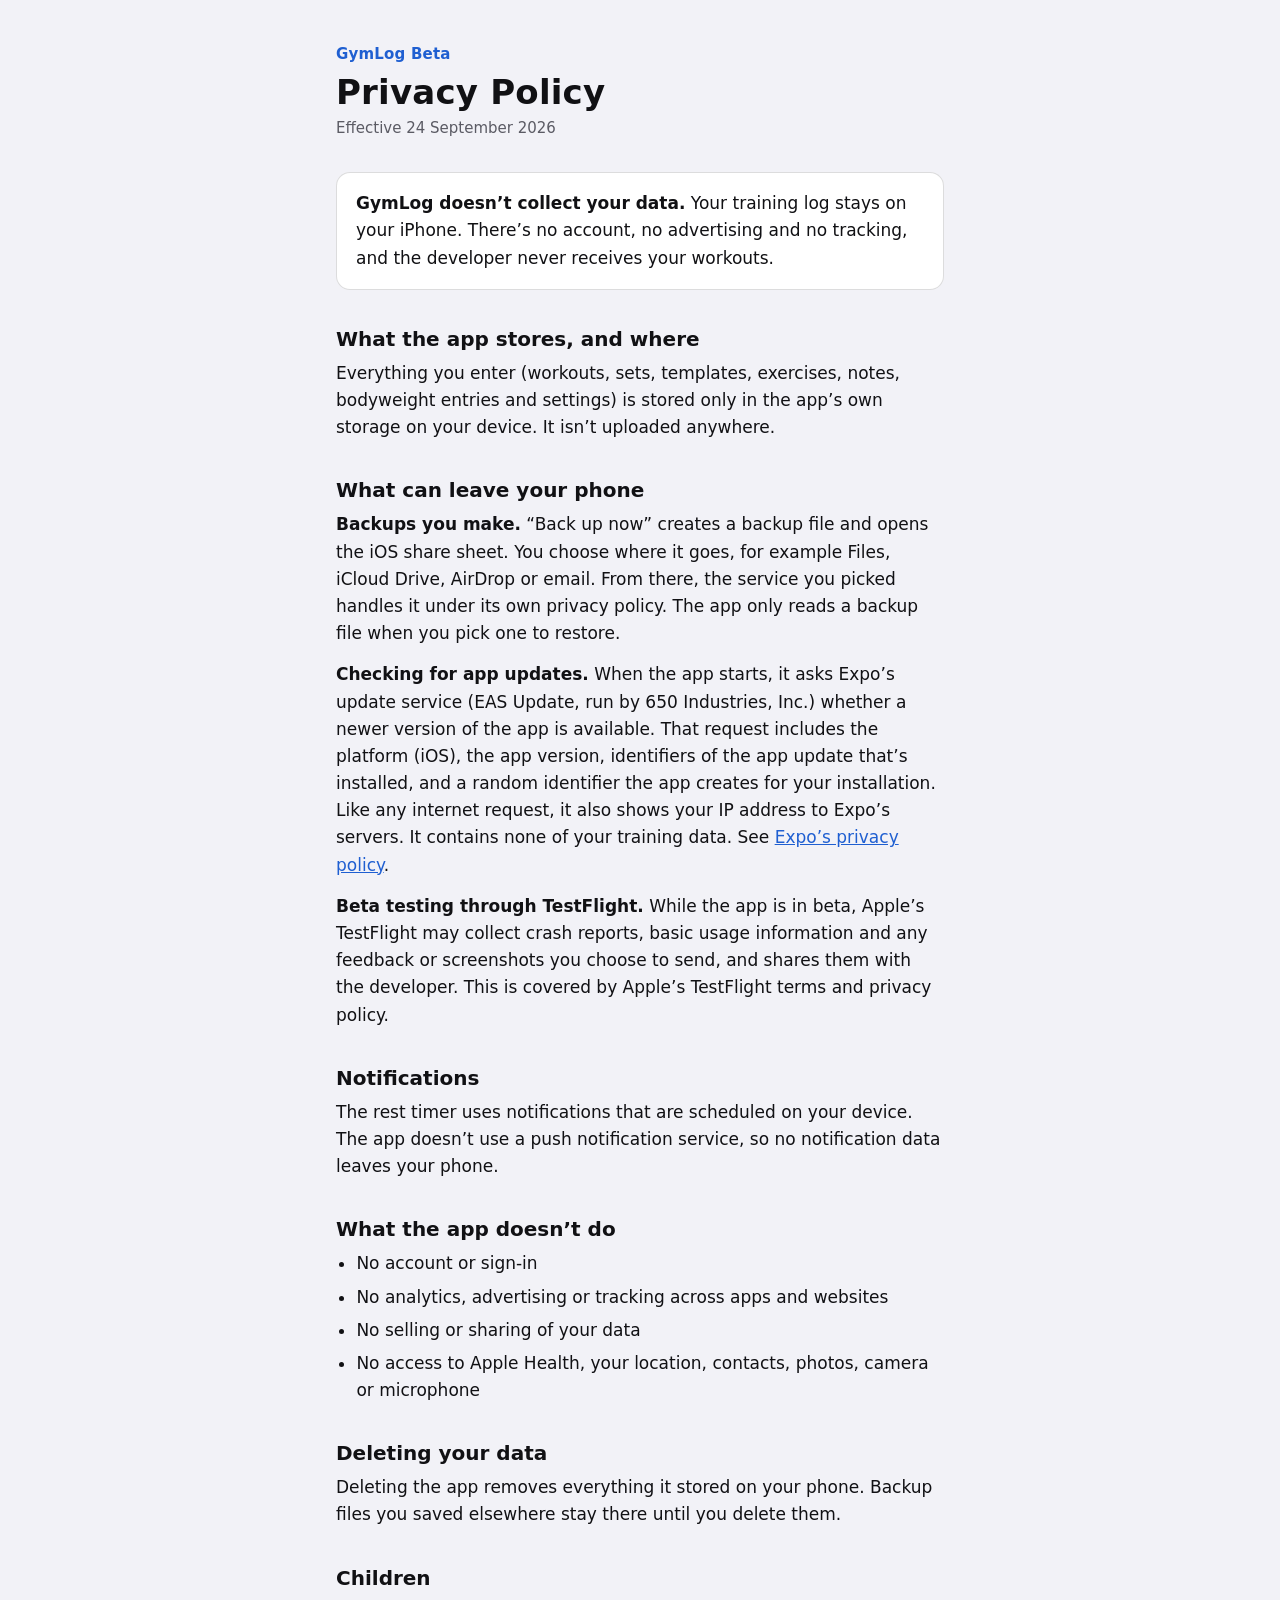
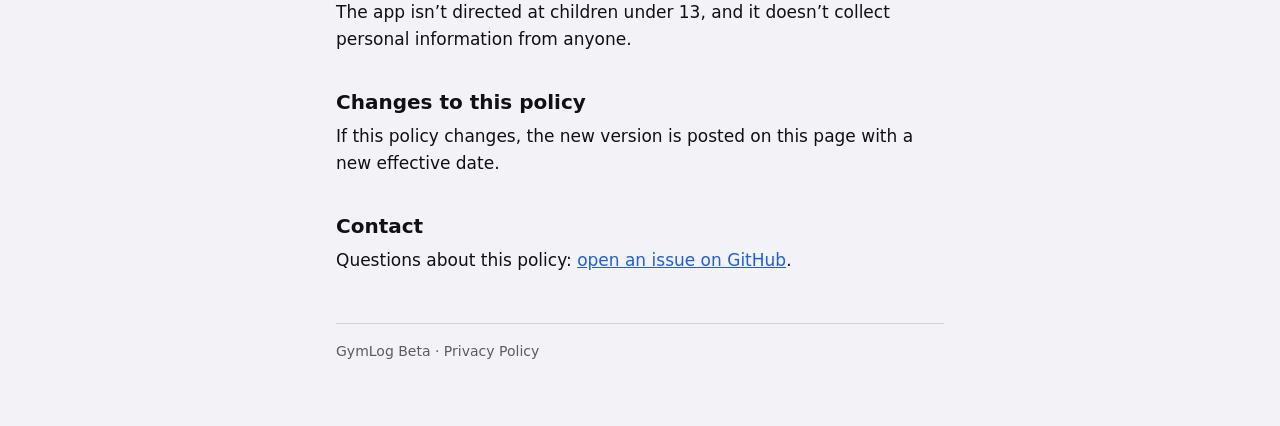
==== privacy/index.html @ cb1d9ef0 "Add the GymLog Beta privacy policy and a landing page Co-Authored-By: Claude Opus 5.5 <noreply@anthr" ====
<!doctype html>
<html lang="en">
<head>
  <meta charset="utf-8">
  <meta name="viewport" content="width=device-width, initial-scale=1, viewport-fit=cover">
  <title>Privacy Policy · GymLog Beta</title>
  <meta name="description" content="How GymLog Beta handles your data: your training log stays on your phone.">
  <link rel="stylesheet" href="../style.css">
</head>
<body>
<main>
  <header>
    <a class="app" href="../">GymLog Beta</a>
    <h1>Privacy Policy</h1>
    <p class="meta">Effective 24 September 2026</p>
  </header>

  <div class="summary">
    <p><strong>GymLog doesn’t collect your data.</strong> Your training log stays on your iPhone. There’s no account, no advertising and no tracking, and the developer never receives your workouts.</p>
  </div>

  <h2>What the app stores, and where</h2>
  <p>Everything you enter (workouts, sets, templates, exercises, notes, bodyweight entries and settings) is stored only in the app’s own storage on your device. It isn’t uploaded anywhere.</p>

  <h2>What can leave your phone</h2>
  <p><strong>Backups you make.</strong> “Back up now” creates a backup file and opens the iOS share sheet. You choose where it goes, for example Files, iCloud Drive, AirDrop or email. From there, the service you picked handles it under its own privacy policy. The app only reads a backup file when you pick one to restore.</p>
  <p><strong>Checking for app updates.</strong> When the app starts, it asks Expo’s update service (EAS Update, run by 650 Industries, Inc.) whether a newer version of the app is available. That request includes the platform (iOS), the app version, identifiers of the app update that’s installed, and a random identifier the app creates for your installation. Like any internet request, it also shows your IP address to Expo’s servers. It contains none of your training data. See <a href="https://expo.dev/privacy">Expo’s privacy policy</a>.</p>
  <p><strong>Beta testing through TestFlight.</strong> While the app is in beta, Apple’s TestFlight may collect crash reports, basic usage information and any feedback or screenshots you choose to send, and shares them with the developer. This is covered by Apple’s TestFlight terms and privacy policy.</p>

  <h2>Notifications</h2>
  <p>The rest timer uses notifications that are scheduled on your device. The app doesn’t use a push notification service, so no notification data leaves your phone.</p>

  <h2>What the app doesn’t do</h2>
  <ul>
    <li>No account or sign-in</li>
    <li>No analytics, advertising or tracking across apps and websites</li>
    <li>No selling or sharing of your data</li>
    <li>No access to Apple Health, your location, contacts, photos, camera or microphone</li>
  </ul>

  <h2>Deleting your data</h2>
  <p>Deleting the app removes everything it stored on your phone. Backup files you saved elsewhere stay there until you delete them.</p>

  <h2>Children</h2>
  <p>The app isn’t directed at children under 13, and it doesn’t collect personal information from anyone.</p>

  <h2>Changes to this policy</h2>
  <p>If this policy changes, the new version is posted on this page with a new effective date.</p>

  <h2>Contact</h2>
  <p>Questions about this policy: <a href="https://github.com/alxnhfr-bit/gymlog-site/issues">open an issue on GitHub</a>.</p>

  <footer>GymLog Beta · Privacy Policy</footer>
</main>
</body>
</html>
---- style.css ----
:root {
  --bg: #f2f2f7;
  --card: #ffffff;
  --text: #111114;
  --text-2: #5b5b64;
  --rule: rgba(60, 60, 67, 0.18);
  --accent: #1f5fd1;
  --accent-soft: rgba(31, 95, 209, 0.08);
  color-scheme: light;
}
@media (prefers-color-scheme: dark) {
  :root {
    --bg: #000000;
    --card: #1c1c1e;
    --text: #f2f2f7;
    --text-2: #a1a1aa;
    --rule: rgba(84, 84, 88, 0.6);
    --accent: #4f86f7;
    --accent-soft: rgba(79, 134, 247, 0.14);
    color-scheme: dark;
  }
}

* { box-sizing: border-box; }
html { -webkit-text-size-adjust: 100%; }
body {
  margin: 0;
  background: var(--bg);
  color: var(--text);
  font: 17px/1.6 -apple-system, BlinkMacSystemFont, "SF Pro Text", system-ui, "Segoe UI", Roboto, sans-serif;
  -webkit-font-smoothing: antialiased;
  padding-inline: 20px;
  padding-block: max(40px, env(safe-area-inset-top)) 64px;
}
main { max-width: 38rem; margin: 0 auto; }
header { margin-bottom: 32px; }
.app { font-size: 15px; font-weight: 600; color: var(--accent); letter-spacing: 0.2px; text-decoration: none; }
h1 { font-size: 34px; line-height: 1.15; letter-spacing: 0.2px; margin: 6px 0 4px; text-wrap: balance; }
.meta { color: var(--text-2); font-size: 15px; margin: 0; }
h2 { font-size: 20px; line-height: 1.3; margin: 36px 0 8px; text-wrap: balance; }
p, ul { margin: 0 0 14px; }
ul { padding-left: 1.2em; }
li { margin-bottom: 6px; }
a { color: var(--accent); }
a:focus-visible { outline: 2px solid var(--accent); outline-offset: 2px; border-radius: 3px; }
strong { font-weight: 600; }
.summary {
  background: var(--card);
  border-radius: 14px;
  padding: 18px 20px;
  border-left: 0;
  box-shadow: inset 0 0 0 1px var(--rule);
}
.summary p:last-child { margin-bottom: 0; }
.links { list-style: none; padding: 0; margin: 24px 0 0; background: var(--card); border-radius: 14px; overflow: hidden; }
.links li { margin: 0; }
.links li + li { border-top: 1px solid var(--rule); }
.links a { display: flex; justify-content: space-between; align-items: center; padding: 14px 18px; text-decoration: none; color: var(--text); min-height: 48px; }
.links a::after { content: "›"; color: var(--text-2); font-size: 22px; line-height: 1; }
.links a:hover { background: var(--accent-soft); }
footer { margin-top: 48px; padding-top: 16px; border-top: 1px solid var(--rule); color: var(--text-2); font-size: 14px; }
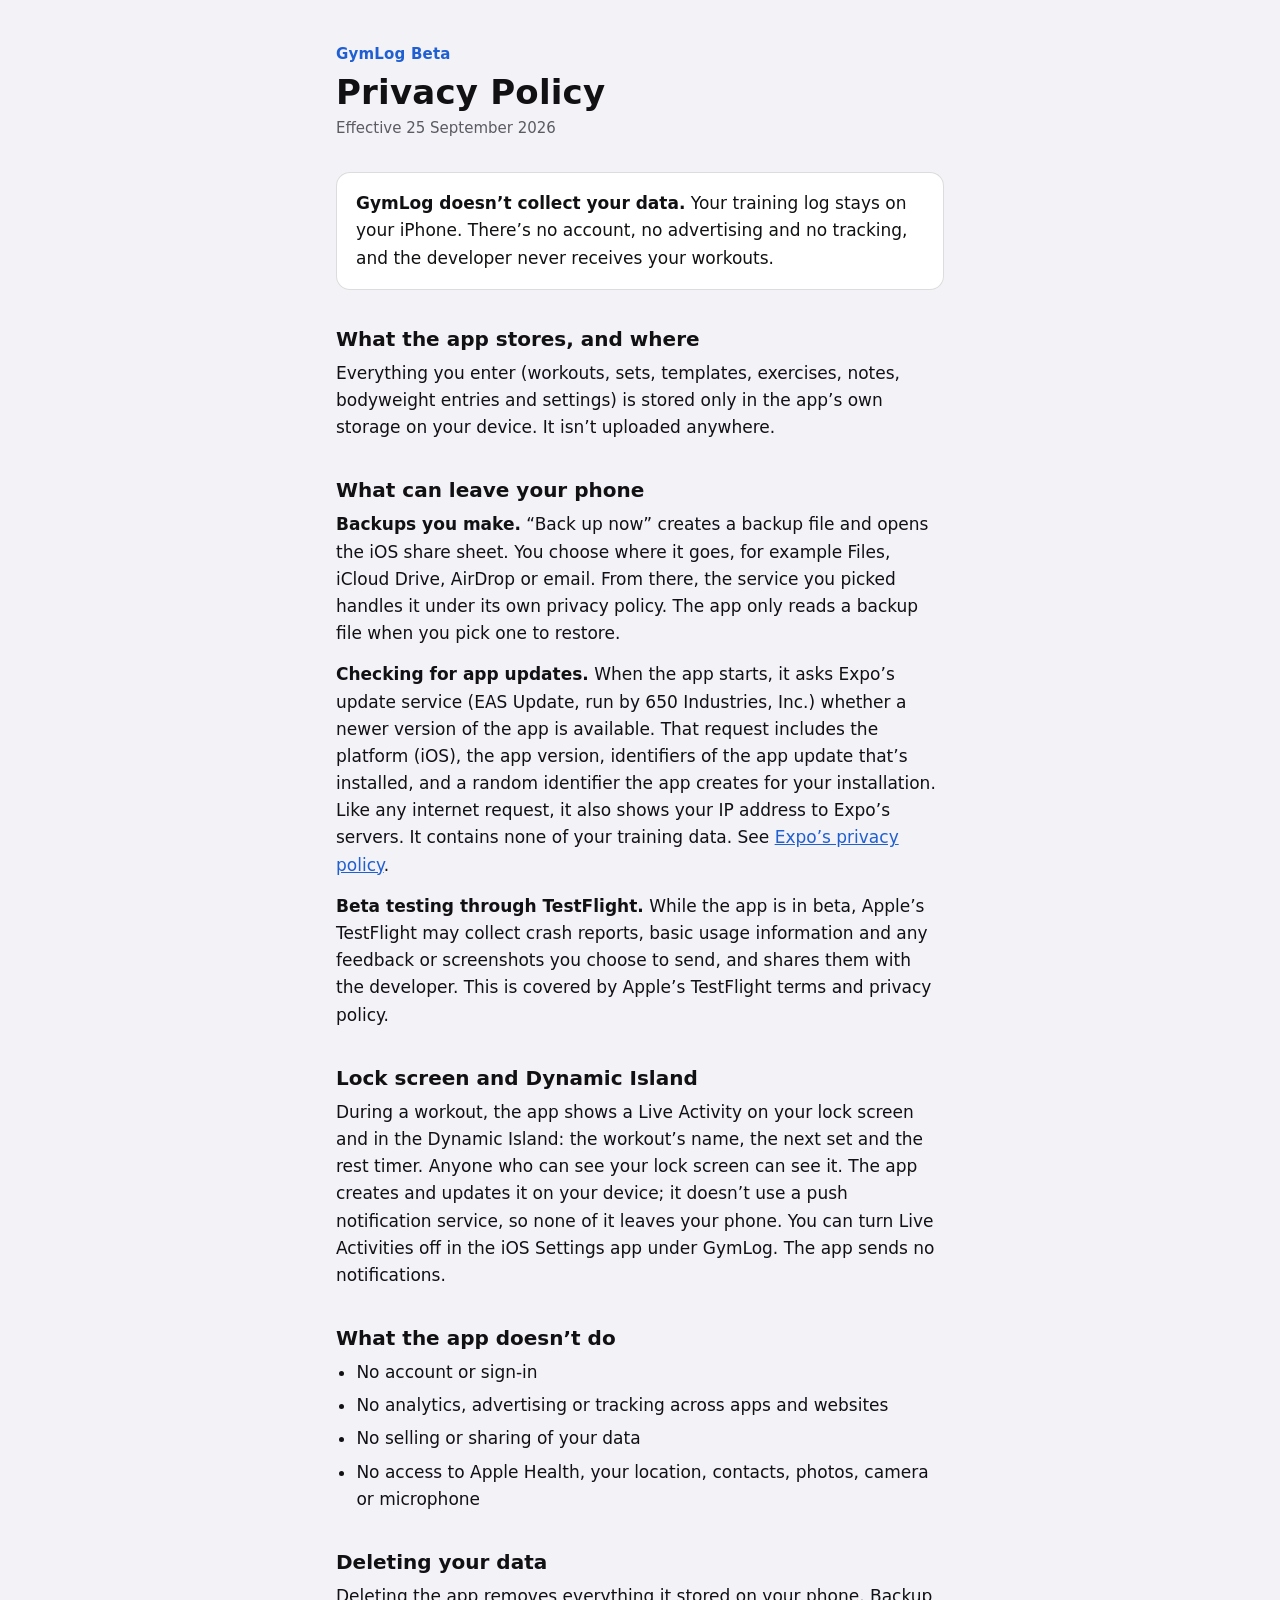
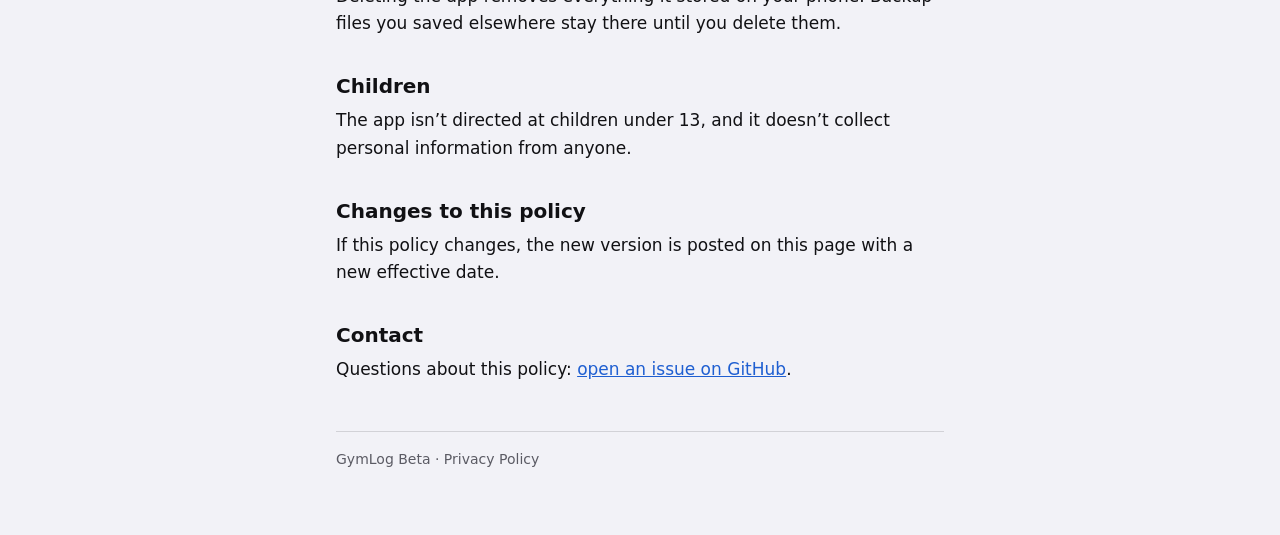
==== commit 44065d2a: "Privacy: Live Activity instead of rest-timer notifications From 1.1.0 the app shows the workout on t" ====
--- a/privacy/index.html
+++ b/privacy/index.html
@@ -12,7 +12,7 @@
   <header>
     <a class="app" href="../">GymLog Beta</a>
     <h1>Privacy Policy</h1>
-    <p class="meta">Effective 24 September 2026</p>
+    <p class="meta">Effective 25 September 2026</p>
   </header>
 
   <div class="summary">
@@ -27,8 +27,8 @@
   <p><strong>Checking for app updates.</strong> When the app starts, it asks Expo’s update service (EAS Update, run by 650 Industries, Inc.) whether a newer version of the app is available. That request includes the platform (iOS), the app version, identifiers of the app update that’s installed, and a random identifier the app creates for your installation. Like any internet request, it also shows your IP address to Expo’s servers. It contains none of your training data. See <a href="https://expo.dev/privacy">Expo’s privacy policy</a>.</p>
   <p><strong>Beta testing through TestFlight.</strong> While the app is in beta, Apple’s TestFlight may collect crash reports, basic usage information and any feedback or screenshots you choose to send, and shares them with the developer. This is covered by Apple’s TestFlight terms and privacy policy.</p>
 
-  <h2>Notifications</h2>
-  <p>The rest timer uses notifications that are scheduled on your device. The app doesn’t use a push notification service, so no notification data leaves your phone.</p>
+  <h2>Lock screen and Dynamic Island</h2>
+  <p>During a workout, the app shows a Live Activity on your lock screen and in the Dynamic Island: the workout’s name, the next set and the rest timer. Anyone who can see your lock screen can see it. The app creates and updates it on your device; it doesn’t use a push notification service, so none of it leaves your phone. You can turn Live Activities off in the iOS Settings app under GymLog. The app sends no notifications.</p>
 
   <h2>What the app doesn’t do</h2>
   <ul>
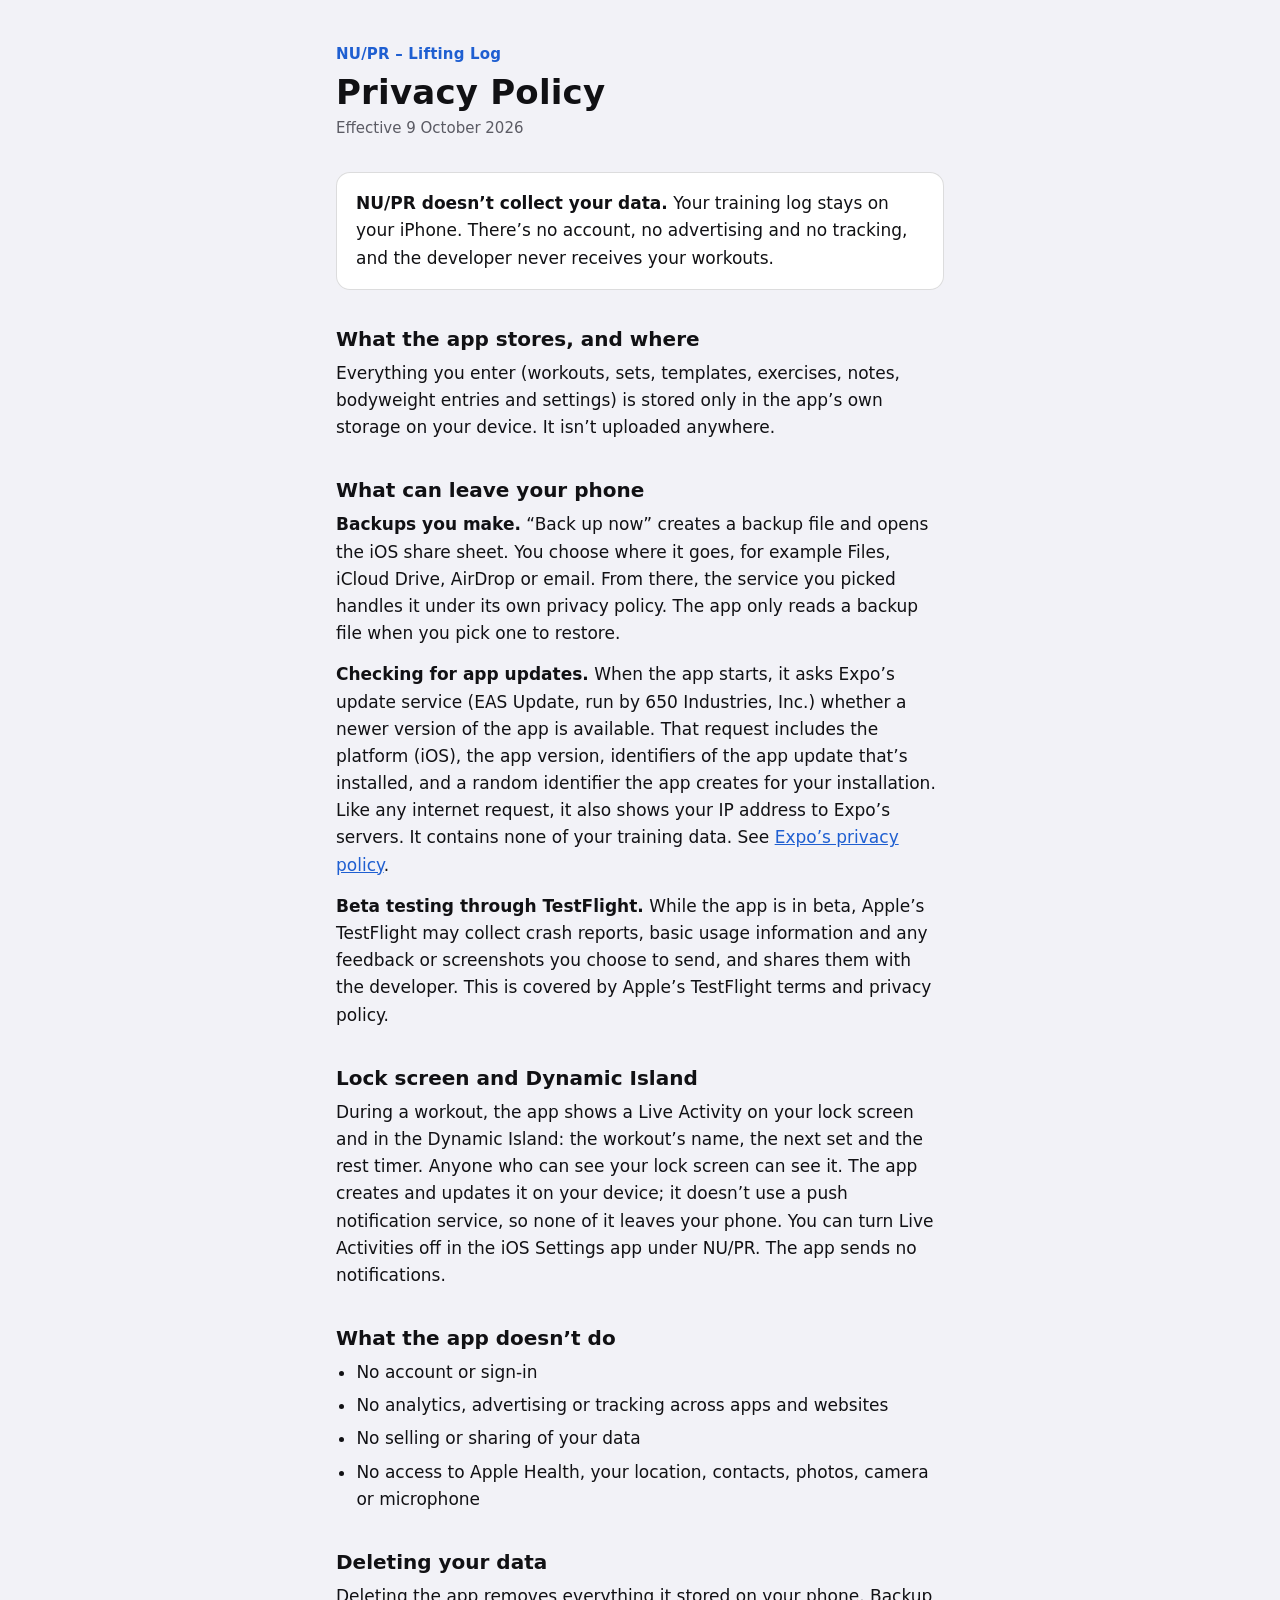
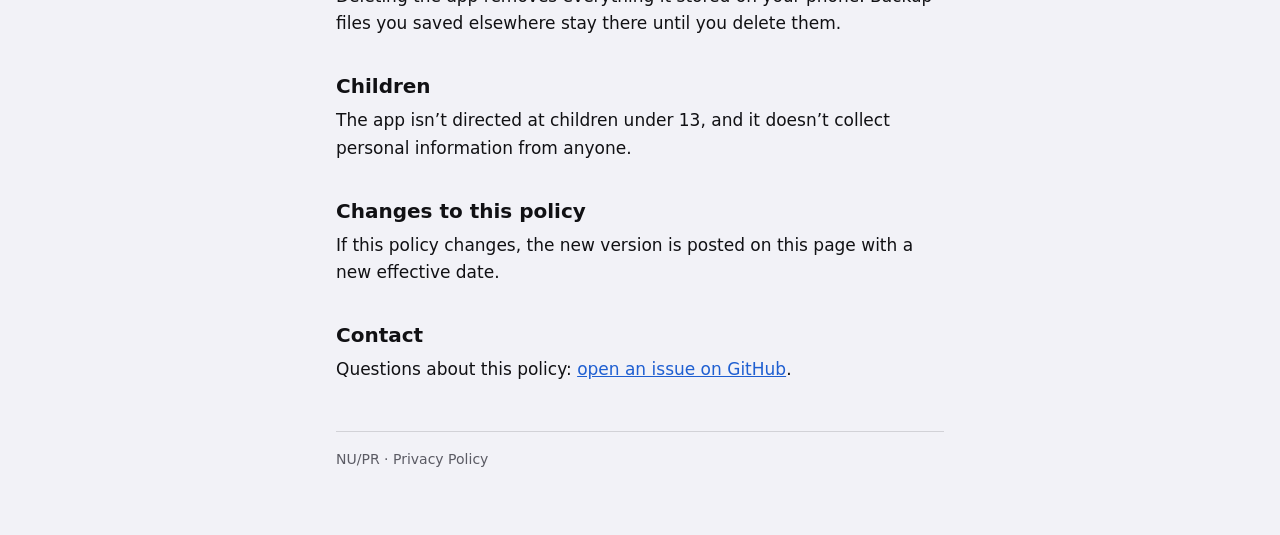
==== commit 83aea3f1: "Rename the app to NU/PR – Lifting Log" ====
--- a/privacy/index.html
+++ b/privacy/index.html
@@ -3,20 +3,20 @@
 <head>
   <meta charset="utf-8">
   <meta name="viewport" content="width=device-width, initial-scale=1, viewport-fit=cover">
-  <title>Privacy Policy · GymLog Beta</title>
-  <meta name="description" content="How GymLog Beta handles your data: your training log stays on your phone.">
+  <title>Privacy Policy · NU/PR</title>
+  <meta name="description" content="How NU/PR handles your data: your training log stays on your phone.">
   <link rel="stylesheet" href="../style.css">
 </head>
 <body>
 <main>
   <header>
-    <a class="app" href="../">GymLog Beta</a>
+    <a class="app" href="../">NU/PR – Lifting Log</a>
     <h1>Privacy Policy</h1>
-    <p class="meta">Effective 25 September 2026</p>
+    <p class="meta">Effective 9 October 2026</p>
   </header>
 
   <div class="summary">
-    <p><strong>GymLog doesn’t collect your data.</strong> Your training log stays on your iPhone. There’s no account, no advertising and no tracking, and the developer never receives your workouts.</p>
+    <p><strong>NU/PR doesn’t collect your data.</strong> Your training log stays on your iPhone. There’s no account, no advertising and no tracking, and the developer never receives your workouts.</p>
   </div>
 
   <h2>What the app stores, and where</h2>
@@ -28,7 +28,7 @@
   <p><strong>Beta testing through TestFlight.</strong> While the app is in beta, Apple’s TestFlight may collect crash reports, basic usage information and any feedback or screenshots you choose to send, and shares them with the developer. This is covered by Apple’s TestFlight terms and privacy policy.</p>
 
   <h2>Lock screen and Dynamic Island</h2>
-  <p>During a workout, the app shows a Live Activity on your lock screen and in the Dynamic Island: the workout’s name, the next set and the rest timer. Anyone who can see your lock screen can see it. The app creates and updates it on your device; it doesn’t use a push notification service, so none of it leaves your phone. You can turn Live Activities off in the iOS Settings app under GymLog. The app sends no notifications.</p>
+  <p>During a workout, the app shows a Live Activity on your lock screen and in the Dynamic Island: the workout’s name, the next set and the rest timer. Anyone who can see your lock screen can see it. The app creates and updates it on your device; it doesn’t use a push notification service, so none of it leaves your phone. You can turn Live Activities off in the iOS Settings app under NU/PR. The app sends no notifications.</p>
 
   <h2>What the app doesn’t do</h2>
   <ul>
@@ -50,7 +50,7 @@
   <h2>Contact</h2>
   <p>Questions about this policy: <a href="https://github.com/alxnhfr-bit/gymlog-site/issues">open an issue on GitHub</a>.</p>
 
-  <footer>GymLog Beta · Privacy Policy</footer>
+  <footer>NU/PR · Privacy Policy</footer>
 </main>
 </body>
 </html>
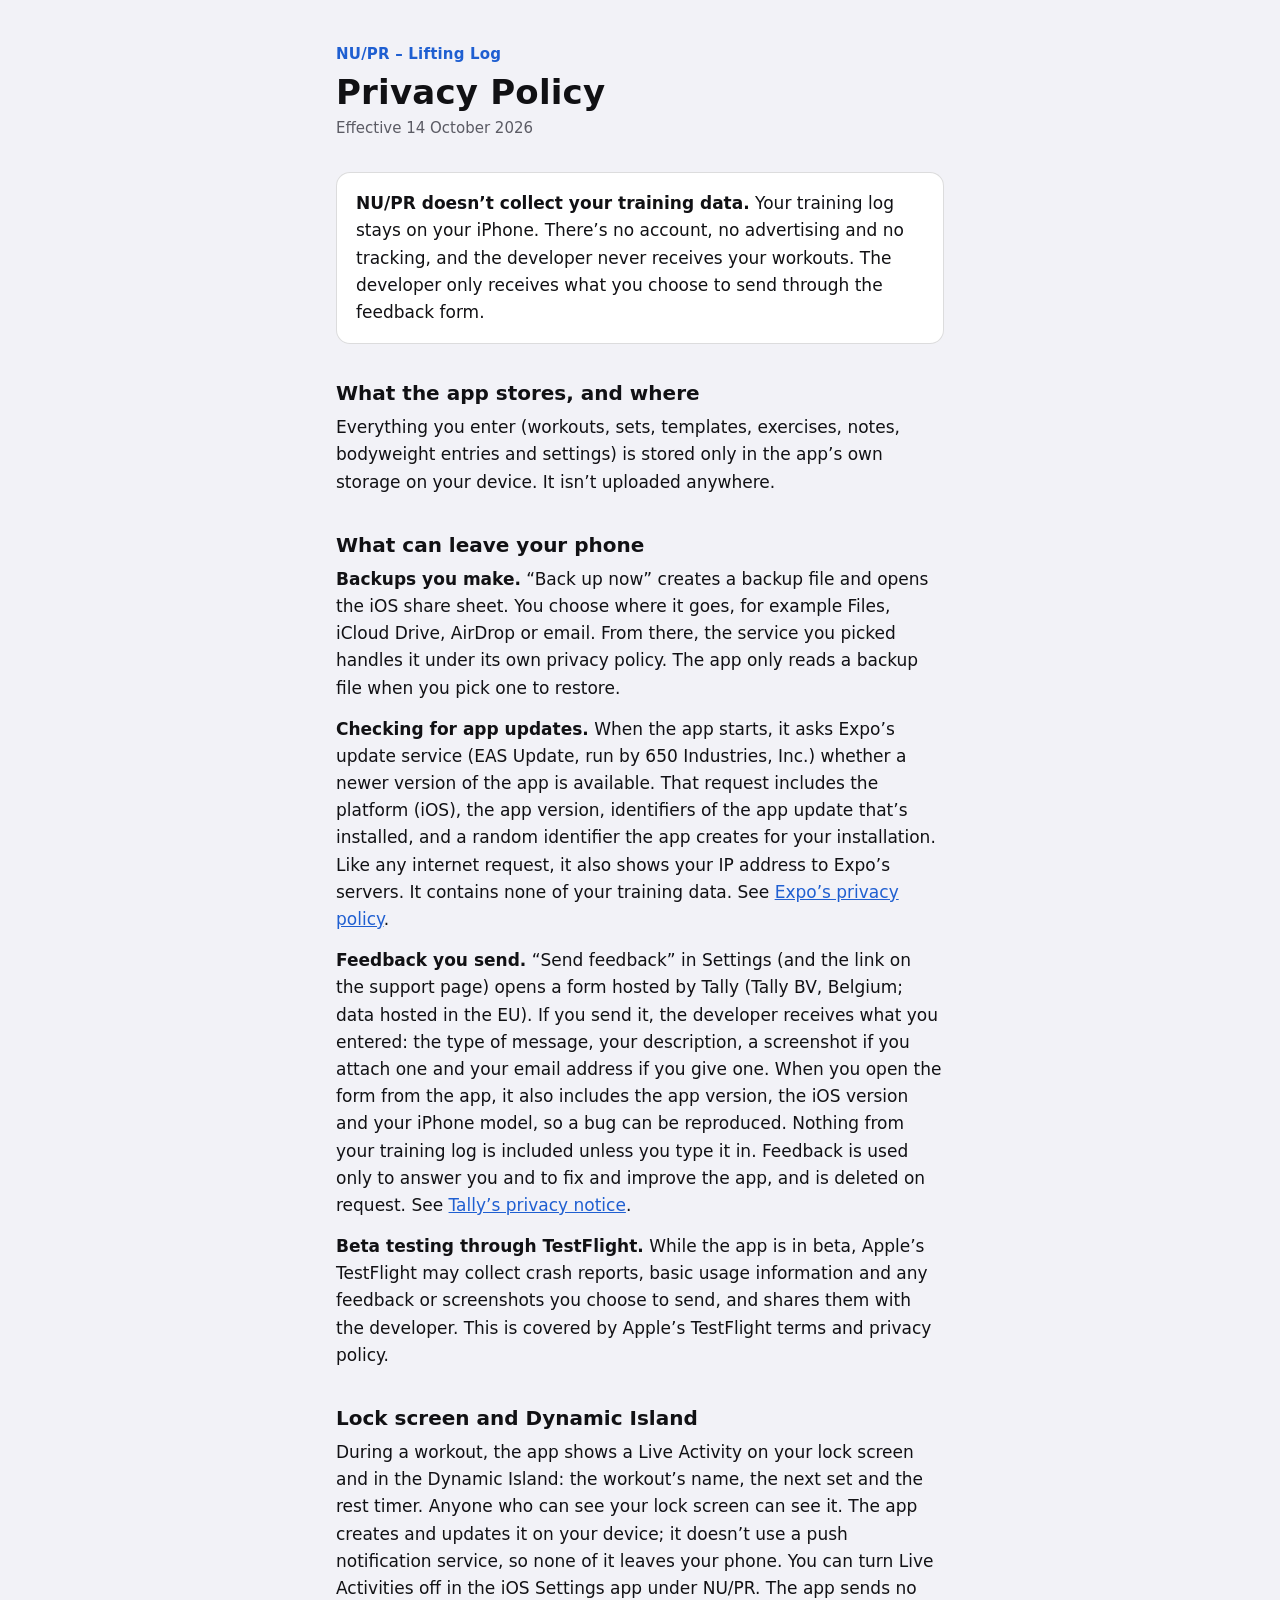
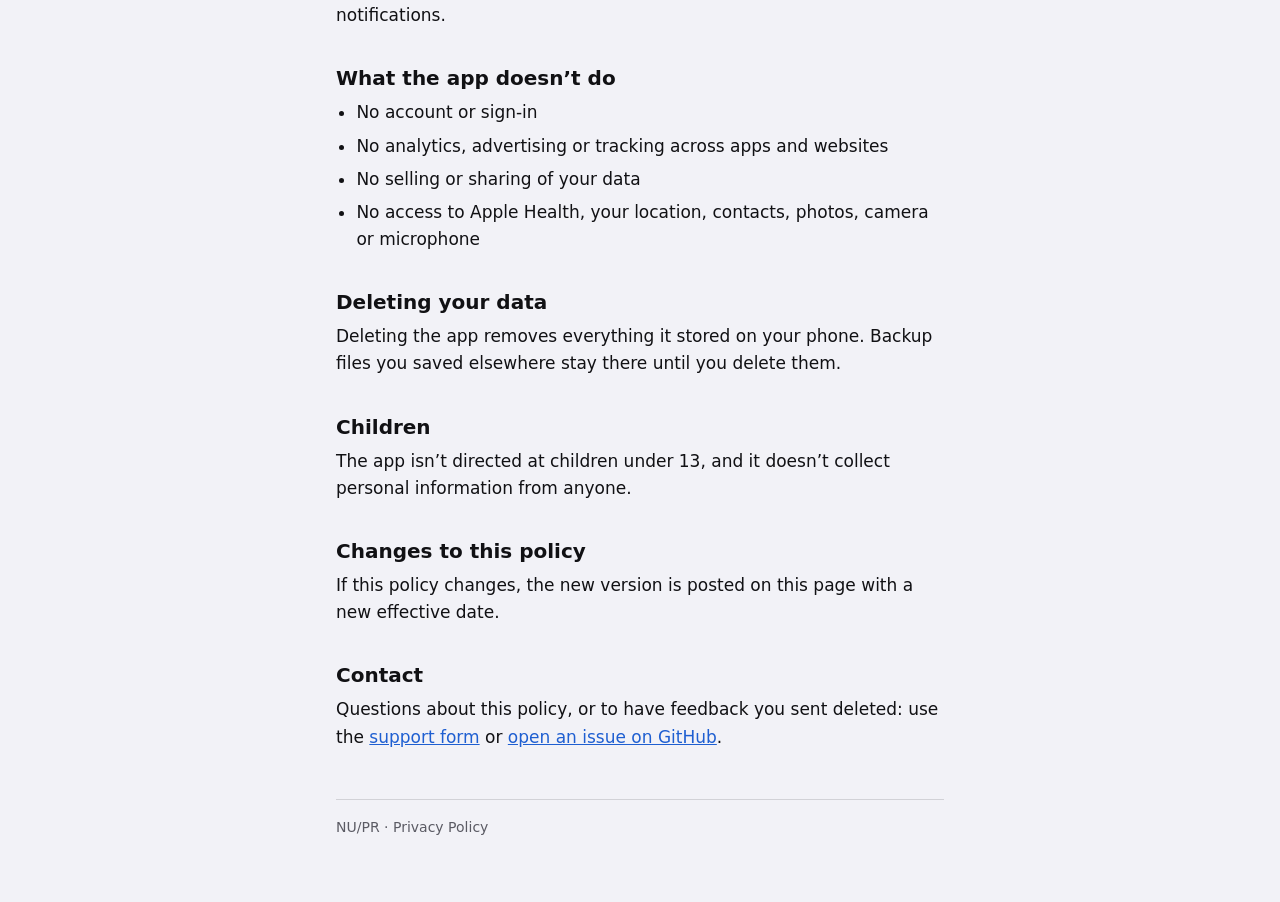
==== commit c8f46258: "Support page with the feedback form; privacy policy covers feedback via Tally" ====
--- a/privacy/index.html
+++ b/privacy/index.html
@@ -12,11 +12,11 @@
   <header>
     <a class="app" href="../">NU/PR – Lifting Log</a>
     <h1>Privacy Policy</h1>
-    <p class="meta">Effective 9 October 2026</p>
+    <p class="meta">Effective 14 October 2026</p>
   </header>
 
   <div class="summary">
-    <p><strong>NU/PR doesn’t collect your data.</strong> Your training log stays on your iPhone. There’s no account, no advertising and no tracking, and the developer never receives your workouts.</p>
+    <p><strong>NU/PR doesn’t collect your training data.</strong> Your training log stays on your iPhone. There’s no account, no advertising and no tracking, and the developer never receives your workouts. The developer only receives what you choose to send through the feedback form.</p>
   </div>
 
   <h2>What the app stores, and where</h2>
@@ -25,6 +25,7 @@
   <h2>What can leave your phone</h2>
   <p><strong>Backups you make.</strong> “Back up now” creates a backup file and opens the iOS share sheet. You choose where it goes, for example Files, iCloud Drive, AirDrop or email. From there, the service you picked handles it under its own privacy policy. The app only reads a backup file when you pick one to restore.</p>
   <p><strong>Checking for app updates.</strong> When the app starts, it asks Expo’s update service (EAS Update, run by 650 Industries, Inc.) whether a newer version of the app is available. That request includes the platform (iOS), the app version, identifiers of the app update that’s installed, and a random identifier the app creates for your installation. Like any internet request, it also shows your IP address to Expo’s servers. It contains none of your training data. See <a href="https://expo.dev/privacy">Expo’s privacy policy</a>.</p>
+  <p><strong>Feedback you send.</strong> “Send feedback” in Settings (and the link on the support page) opens a form hosted by Tally (Tally BV, Belgium; data hosted in the EU). If you send it, the developer receives what you entered: the type of message, your description, a screenshot if you attach one and your email address if you give one. When you open the form from the app, it also includes the app version, the iOS version and your iPhone model, so a bug can be reproduced. Nothing from your training log is included unless you type it in. Feedback is used only to answer you and to fix and improve the app, and is deleted on request. See <a href="https://tally.so/help/privacy-policy">Tally’s privacy notice</a>.</p>
   <p><strong>Beta testing through TestFlight.</strong> While the app is in beta, Apple’s TestFlight may collect crash reports, basic usage information and any feedback or screenshots you choose to send, and shares them with the developer. This is covered by Apple’s TestFlight terms and privacy policy.</p>
 
   <h2>Lock screen and Dynamic Island</h2>
@@ -48,7 +49,7 @@
   <p>If this policy changes, the new version is posted on this page with a new effective date.</p>
 
   <h2>Contact</h2>
-  <p>Questions about this policy: <a href="https://github.com/alxnhfr-bit/gymlog-site/issues">open an issue on GitHub</a>.</p>
+  <p>Questions about this policy, or to have feedback you sent deleted: use the <a href="https://tally.so/r/ODpp27">support form</a> or <a href="https://github.com/alxnhfr-bit/gymlog-site/issues">open an issue on GitHub</a>.</p>
 
   <footer>NU/PR · Privacy Policy</footer>
 </main>
